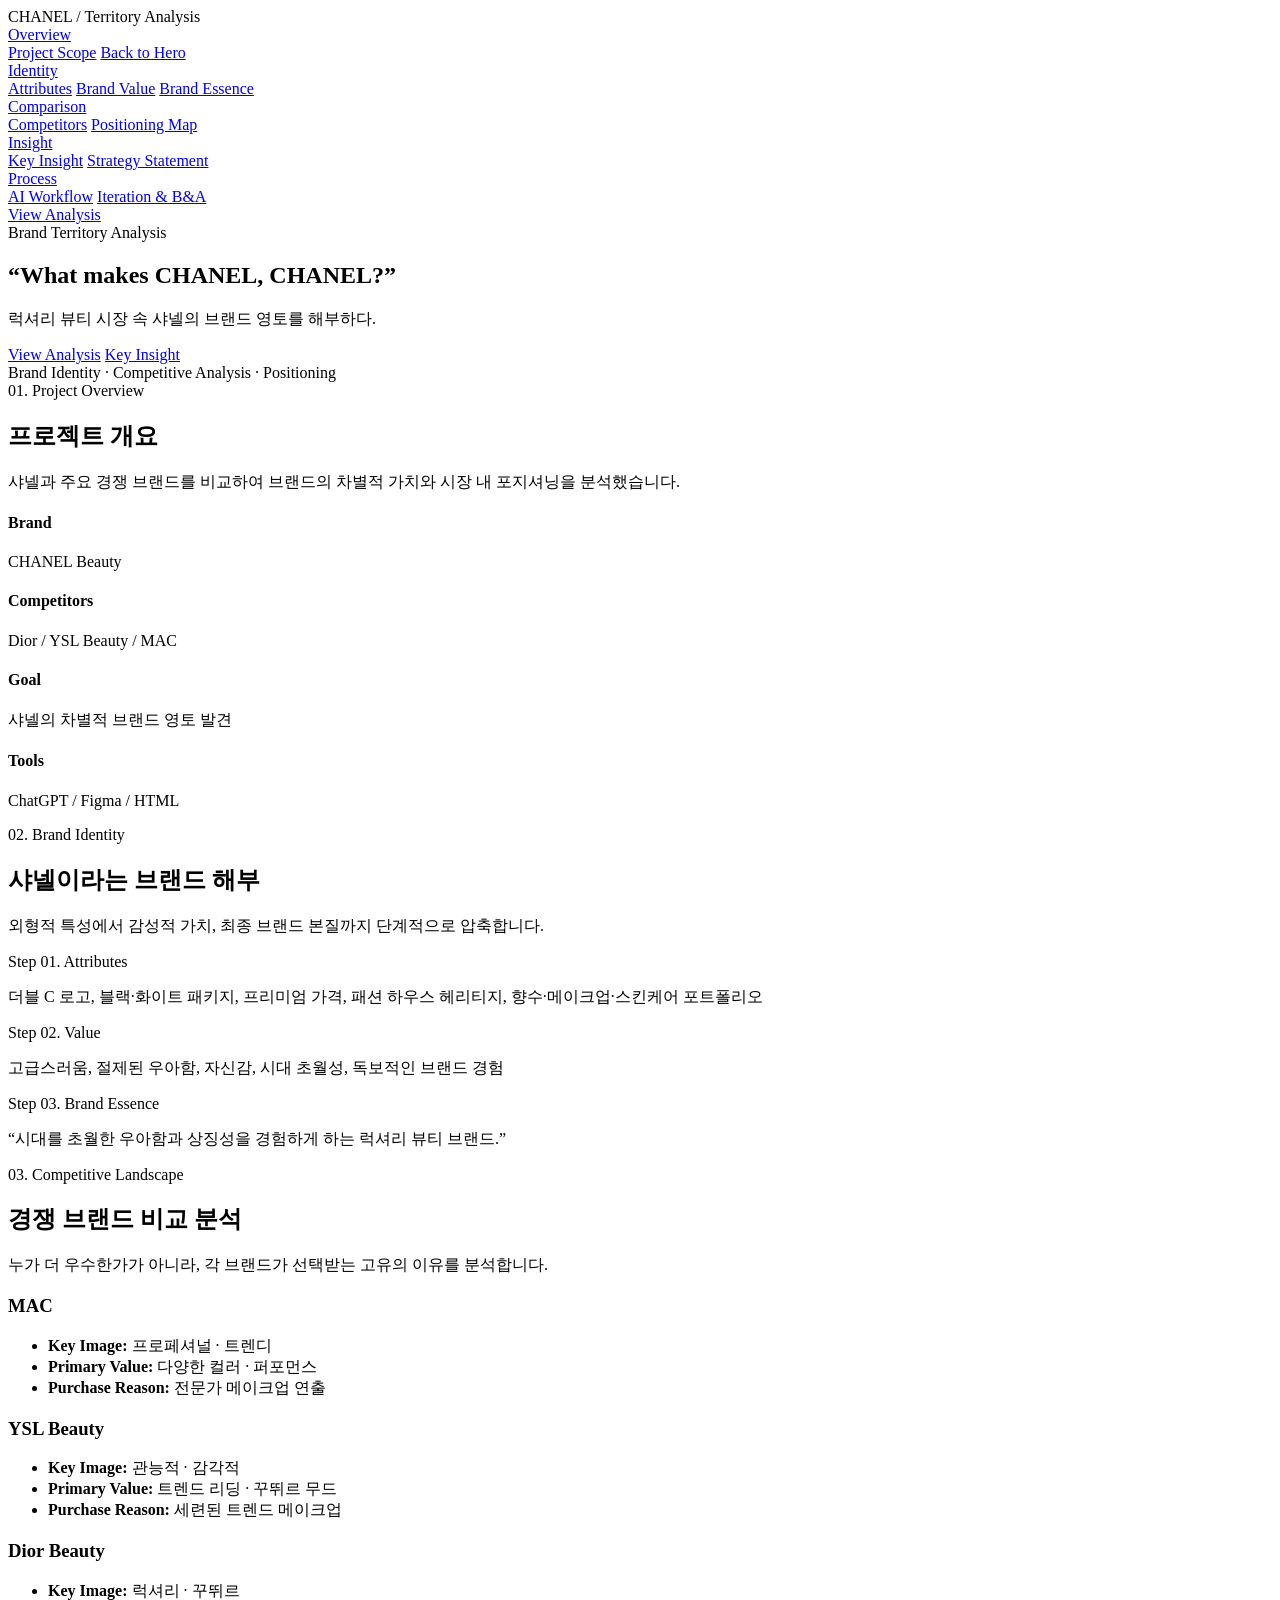
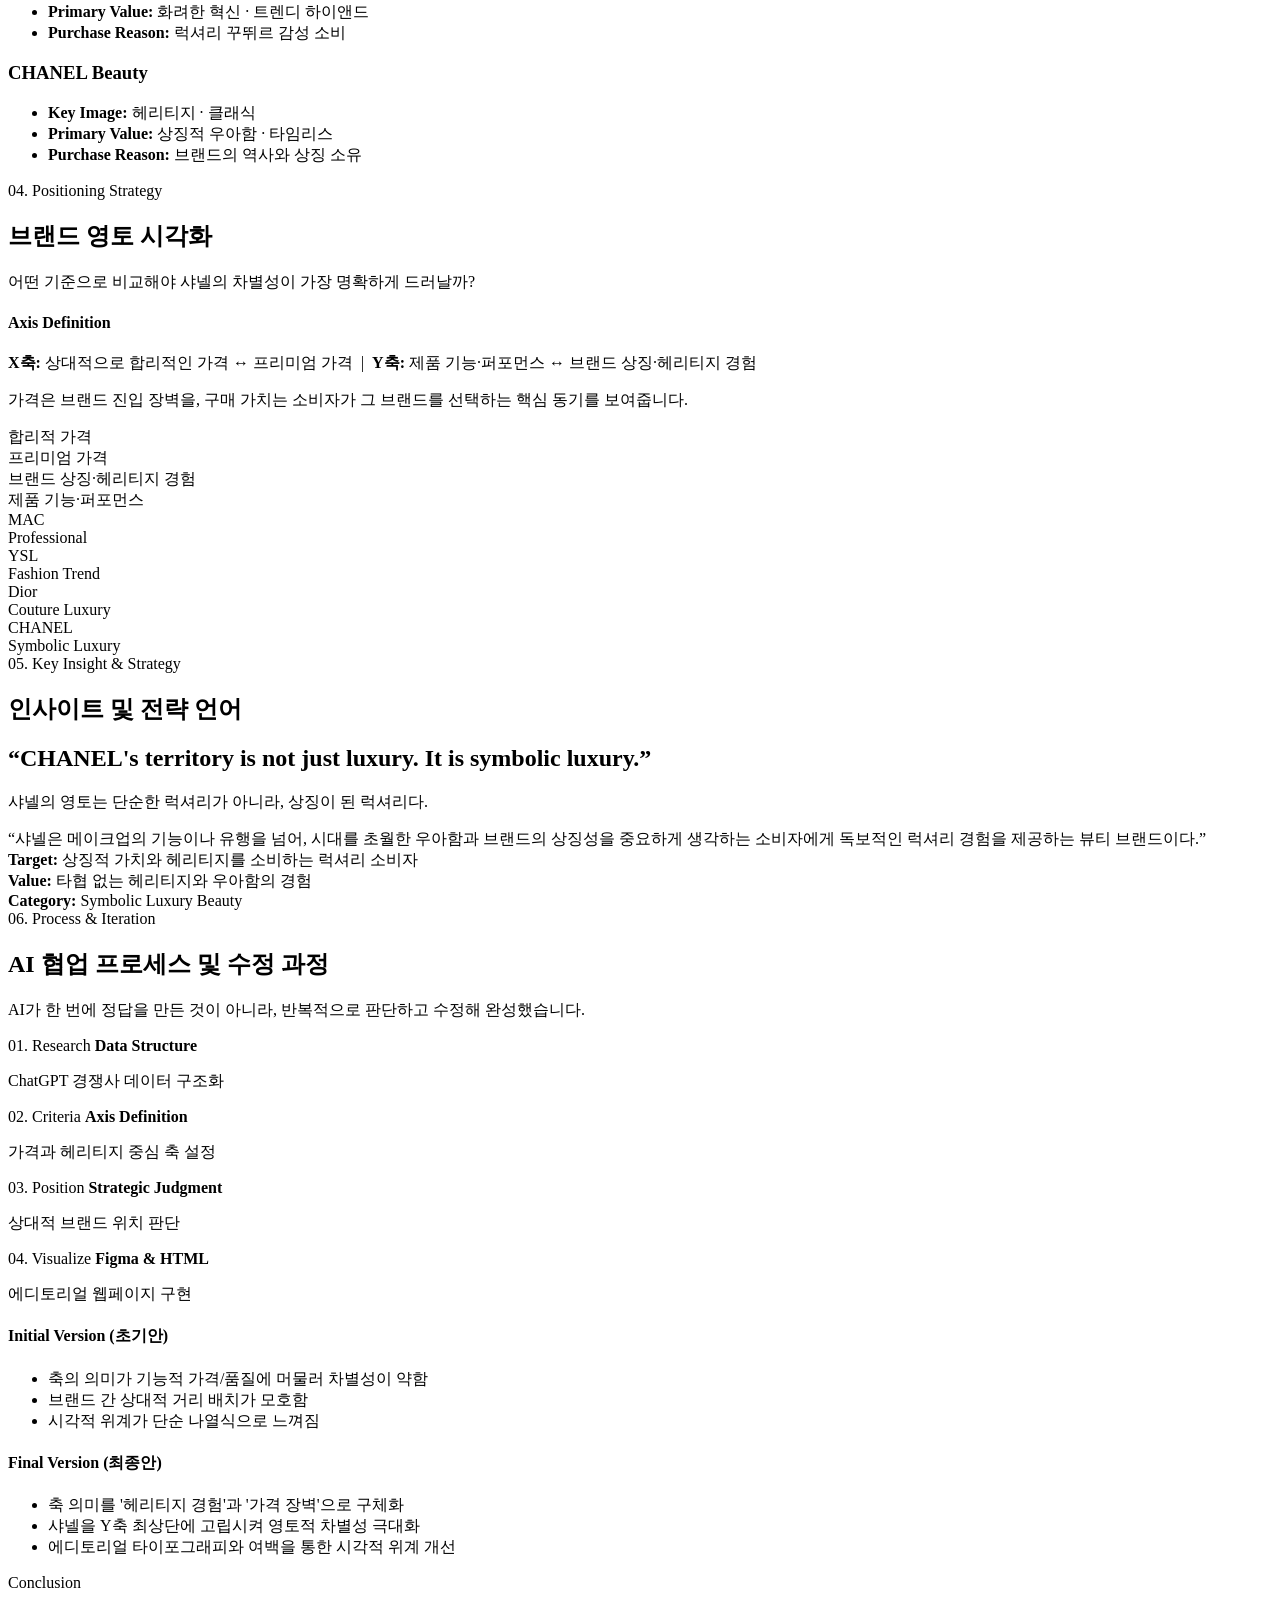
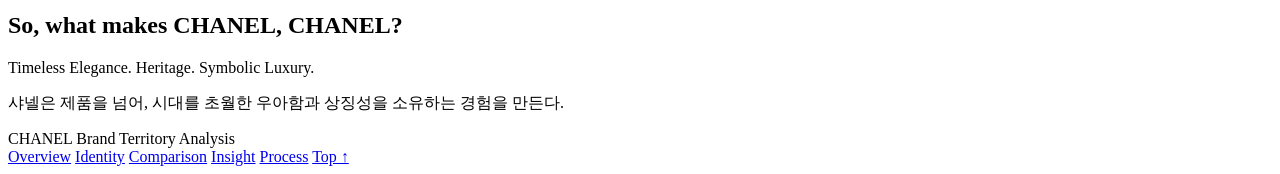
==== index.html @ 7816a72c "Rename index.html.html to index.html" ====
<!DOCTYPE html>
<html lang="ko">
<head>
    <meta charset="UTF-8">
    <meta name="viewport" content="width=device-width, initial-scale=1.0">
    <title>CHANEL | Brand Territory Analysis</title>
    <!-- Google Fonts -->
    <link href="https://fonts.googleapis.com/css2?family=Playfair+Display:ital,wght@0,400;0,600;1,400&family=Pretendard:wght@300;400;500;600;700&display=swap" rel="stylesheet">
    <!-- External CSS Connection -->
    <link rel="stylesheet" href="style.css">
</head>
<body>

    <!-- Header & Dropdown Navigation -->
    <header>
        <div class="logo">CHANEL / Territory Analysis</div>
        <nav>
            <div class="nav-item">
                <a href="#overview" class="active">Overview</a>
                <div class="dropdown-menu">
                    <a href="#overview">Project Scope</a>
                    <a href="#hero">Back to Hero</a>
                </div>
            </div>
            <div class="nav-item">
                <a href="#identity">Identity</a>
                <div class="dropdown-menu">
                    <a href="#identity">Attributes</a>
                    <a href="#identity">Brand Value</a>
                    <a href="#identity">Brand Essence</a>
                </div>
            </div>
            <div class="nav-item">
                <a href="#comparison">Comparison</a>
                <div class="dropdown-menu">
                    <a href="#comparison">Competitors</a>
                    <a href="#positioning">Positioning Map</a>
                </div>
            </div>
            <div class="nav-item">
                <a href="#insight">Insight</a>
                <div class="dropdown-menu">
                    <a href="#insight">Key Insight</a>
                    <a href="#insight">Strategy Statement</a>
                </div>
            </div>
            <div class="nav-item">
                <a href="#process">Process</a>
                <div class="dropdown-menu">
                    <a href="#process">AI Workflow</a>
                    <a href="#process">Iteration & B&A</a>
                </div>
            </div>
        </nav>
        <a href="#insight" class="header-cta">View Analysis</a>
    </header>

    <!-- Hero Section -->
    <section id="hero">
        <span class="section-tag">Brand Territory Analysis</span>
        <h1>“What makes CHANEL, CHANEL?”</h1>
        <p>럭셔리 뷰티 시장 속 샤넬의 브랜드 영토를 해부하다.</p>
        <div class="hero-ctas">
            <a href="#overview" class="btn-primary">View Analysis</a>
            <a href="#insight" class="btn-outline">Key Insight</a>
        </div>
        <div class="meta-badges">
            <span>Brand Identity</span>
            <span>·</span>
            <span>Competitive Analysis</span>
            <span>·</span>
            <span>Positioning</span>
        </div>
    </section>

    <!-- Overview Section -->
    <section id="overview">
        <span class="section-tag">01. Project Overview</span>
        <h2 class="serif">프로젝트 개요</h2>
        <p class="section-desc">샤넬과 주요 경쟁 브랜드를 비교하여 브랜드의 차별적 가치와 시장 내 포지셔닝을 분석했습니다.</p>
        
        <div class="overview-grid">
            <div class="overview-card">
                <h4>Brand</h4>
                <p>CHANEL Beauty</p>
            </div>
            <div class="overview-card">
                <h4>Competitors</h4>
                <p>Dior / YSL Beauty / MAC</p>
            </div>
            <div class="overview-card">
                <h4>Goal</h4>
                <p>샤넬의 차별적 브랜드 영토 발견</p>
            </div>
            <div class="overview-card">
                <h4>Tools</h4>
                <p>ChatGPT / Figma / HTML</p>
            </div>
        </div>
    </section>

    <!-- Brand Identity Section -->
    <section id="identity">
        <span class="section-tag">02. Brand Identity</span>
        <h2 class="serif">샤넬이라는 브랜드 해부</h2>
        <p class="section-desc">외형적 특성에서 감성적 가치, 최종 브랜드 본질까지 단계적으로 압축합니다.</p>

        <div class="identity-flow">
            <div class="identity-step">
                <span class="step-label">Step 01. Attributes</span>
                <p class="step-content">더블 C 로고, 블랙·화이트 패키지, 프리미엄 가격, 패션 하우스 헤리티지, 향수·메이크업·스킨케어 포트폴리오</p>
            </div>
            <div class="identity-step">
                <span class="step-label">Step 02. Value</span>
                <p class="step-content">고급스러움, 절제된 우아함, 자신감, 시대 초월성, 독보적인 브랜드 경험</p>
            </div>
            <div class="identity-step essence">
                <span class="step-label essence-label">Step 03. Brand Essence</span>
                <p class="essence-text">“시대를 초월한 우아함과 상징성을 경험하게 하는 럭셔리 뷰티 브랜드.”</p>
            </div>
        </div>
    </section>

    <!-- Competitive Landscape Section -->
    <section id="comparison">
        <span class="section-tag">03. Competitive Landscape</span>
        <h2 class="serif">경쟁 브랜드 비교 분석</h2>
        <p class="section-desc">누가 더 우수한가가 아니라, 각 브랜드가 선택받는 고유의 이유를 분석합니다.</p>

        <div class="landscape-grid">
            <div class="brand-card">
                <h3>MAC</h3>
                <ul>
                    <li><strong>Key Image:</strong> 프로페셔널 · 트렌디</li>
                    <li><strong>Primary Value:</strong> 다양한 컬러 · 퍼포먼스</li>
                    <li><strong>Purchase Reason:</strong> 전문가 메이크업 연출</li>
                </ul>
            </div>
            <div class="brand-card">
                <h3>YSL Beauty</h3>
                <ul>
                    <li><strong>Key Image:</strong> 관능적 · 감각적</li>
                    <li><strong>Primary Value:</strong> 트렌드 리딩 · 꾸뛰르 무드</li>
                    <li><strong>Purchase Reason:</strong> 세련된 트렌드 메이크업</li>
                </ul>
            </div>
            <div class="brand-card">
                <h3>Dior Beauty</h3>
                <ul>
                    <li><strong>Key Image:</strong> 럭셔리 · 꾸뛰르</li>
                    <li><strong>Primary Value:</strong> 화려한 혁신 · 트렌디 하이앤드</li>
                    <li><strong>Purchase Reason:</strong> 럭셔리 꾸뛰르 감성 소비</li>
                </ul>
            </div>
            <div class="brand-card highlight">
                <h3>CHANEL Beauty</h3>
                <ul>
                    <li><strong>Key Image:</strong> 헤리티지 · 클래식</li>
                    <li><strong>Primary Value:</strong> 상징적 우아함 · 타임리스</li>
                    <li><strong>Purchase Reason:</strong> 브랜드의 역사와 상징 소유</li>
                </ul>
            </div>
        </div>
    </section>

    <!-- Positioning Section -->
    <section id="positioning">
        <span class="section-tag">04. Positioning Strategy</span>
        <h2 class="serif">브랜드 영토 시각화</h2>
        <p class="section-desc">어떤 기준으로 비교해야 샤넬의 차별성이 가장 명확하게 드러날까?</p>

        <div class="criteria-box">
            <h4 class="criteria-title">Axis Definition</h4>
            <p class="criteria-text"><strong>X축:</strong> 상대적으로 합리적인 가격 ↔ 프리미엄 가격 &nbsp;|&nbsp; <strong>Y축:</strong> 제품 기능·퍼포먼스 ↔ 브랜드 상징·헤리티지 경험</p>
            <p class="criteria-sub">가격은 브랜드 진입 장벽을, 구매 가치는 소비자가 그 브랜드를 선택하는 핵심 동기를 보여줍니다.</p>
        </div>

        <div class="map-container">
            <div class="map-grid-lines"></div>
            <div class="axis-label axis-x-left">합리적 가격</div>
            <div class="axis-label axis-x-right">프리미엄 가격</div>
            <div class="axis-label axis-y-top">브랜드 상징·헤리티지 경험</div>
            <div class="axis-label axis-y-bottom">제품 기능·퍼포먼스</div>

            <div class="map-point point-mac">MAC<br><span class="map-sub">Professional</span></div>
            <div class="map-point point-ysl">YSL<br><span class="map-sub">Fashion Trend</span></div>
            <div class="map-point point-dior">Dior<br><span class="map-sub">Couture Luxury</span></div>
            <div class="map-point chanel point-chanel">CHANEL<br><span class="map-sub-chanel">Symbolic Luxury</span></div>
        </div>
    </section>

    <!-- Key Insight & Strategy Section -->
    <section id="insight">
        <span class="section-tag">05. Key Insight & Strategy</span>
        <h2 class="serif">인사이트 및 전략 언어</h2>

        <div class="insight-banner">
            <h2>“CHANEL's territory is not just luxury. It is symbolic luxury.”</h2>
            <p>샤넬의 영토는 단순한 럭셔리가 아니라, 상징이 된 럭셔리다.</p>
        </div>

        <div class="strategy-box">
            <div class="strategy-statement">
                “샤넬은 메이크업의 기능이나 유행을 넘어, 시대를 초월한 우아함과 브랜드의 상징성을 중요하게 생각하는 소비자에게 독보적인 럭셔리 경험을 제공하는 뷰티 브랜드이다.”
            </div>
            <div class="strategy-tags">
                <div class="strategy-tag"><strong>Target:</strong> 상징적 가치와 헤리티지를 소비하는 럭셔리 소비자</div>
                <div class="strategy-tag"><strong>Value:</strong> 타협 없는 헤리티지와 우아함의 경험</div>
                <div class="strategy-tag"><strong>Category:</strong> Symbolic Luxury Beauty</div>
            </div>
        </div>
    </section>

    <!-- Process & Iteration Section -->
    <section id="process">
        <span class="section-tag">06. Process & Iteration</span>
        <h2 class="serif">AI 협업 프로세스 및 수정 과정</h2>
        <p class="section-desc">AI가 한 번에 정답을 만든 것이 아니라, 반복적으로 판단하고 수정해 완성했습니다.</p>

        <div class="process-steps">
            <div class="process-card">
                <span>01. Research</span>
                <strong>Data Structure</strong>
                <p>ChatGPT 경쟁사 데이터 구조화</p>
            </div>
            <div class="process-card">
                <span>02. Criteria</span>
                <strong>Axis Definition</strong>
                <p>가격과 헤리티지 중심 축 설정</p>
            </div>
            <div class="process-card">
                <span>03. Position</span>
                <strong>Strategic Judgment</strong>
                <p>상대적 브랜드 위치 판단</p>
            </div>
            <div class="process-card">
                <span>04. Visualize</span>
                <strong>Figma & HTML</strong>
                <p>에디토리얼 웹페이지 구현</p>
            </div>
        </div>

        <div class="iteration-container">
            <div class="iteration-box">
                <h4 class="iteration-title-initial">Initial Version (초기안)</h4>
                <ul>
                    <li>축의 의미가 기능적 가격/품질에 머물러 차별성이 약함</li>
                    <li>브랜드 간 상대적 거리 배치가 모호함</li>
                    <li>시각적 위계가 단순 나열식으로 느껴짐</li>
                </ul>
            </div>
            <div class="iteration-box after">
                <h4 class="iteration-title-final">Final Version (최종안)</h4>
                <ul>
                    <li>축 의미를 '헤리티지 경험'과 '가격 장벽'으로 구체화</li>
                    <li>샤넬을 Y축 최상단에 고립시켜 영토적 차별성 극대화</li>
                    <li>에디토리얼 타이포그래피와 여백을 통한 시각적 위계 개선</li>
                </ul>
            </div>
        </div>
    </section>

    <!-- Conclusion Section -->
    <section class="conclusion-section">
        <span class="section-tag">Conclusion</span>
        <h2>So, what makes CHANEL, CHANEL?</h2>
        <p class="conclusion-main">Timeless Elegance. Heritage. Symbolic Luxury.</p>
        <p class="conclusion-sub">샤넬은 제품을 넘어, 시대를 초월한 우아함과 상징성을 소유하는 경험을 만든다.</p>
    </section>

    <!-- Footer -->
    <footer>
        <div>CHANEL Brand Territory Analysis</div>
        <div class="footer-nav">
            <a href="#overview">Overview</a>
            <a href="#identity">Identity</a>
            <a href="#comparison">Comparison</a>
            <a href="#insight">Insight</a>
            <a href="#process">Process</a>
            <a href="#hero">Top ↑</a>
        </div>
    </footer>

    <!-- Active Navigation Script -->
    <script>
        const sections = document.querySelectorAll('section');
        const navLinks = document.querySelectorAll('nav .nav-item > a');

        window.addEventListener('scroll', () => {
            let current = '';
            sections.forEach(section => {
                const sectionTop = section.offsetTop;
                if (pageYOffset >= sectionTop - 200) {
                    current = section.getAttribute('id');
                }
            });

            navLinks.forEach(link => {
                link.classList.remove('active');
                if (link.getAttribute('href').substring(1) === current) {
                    link.classList.add('active');
                }
            });
        });
    </script>
</body>
</html>
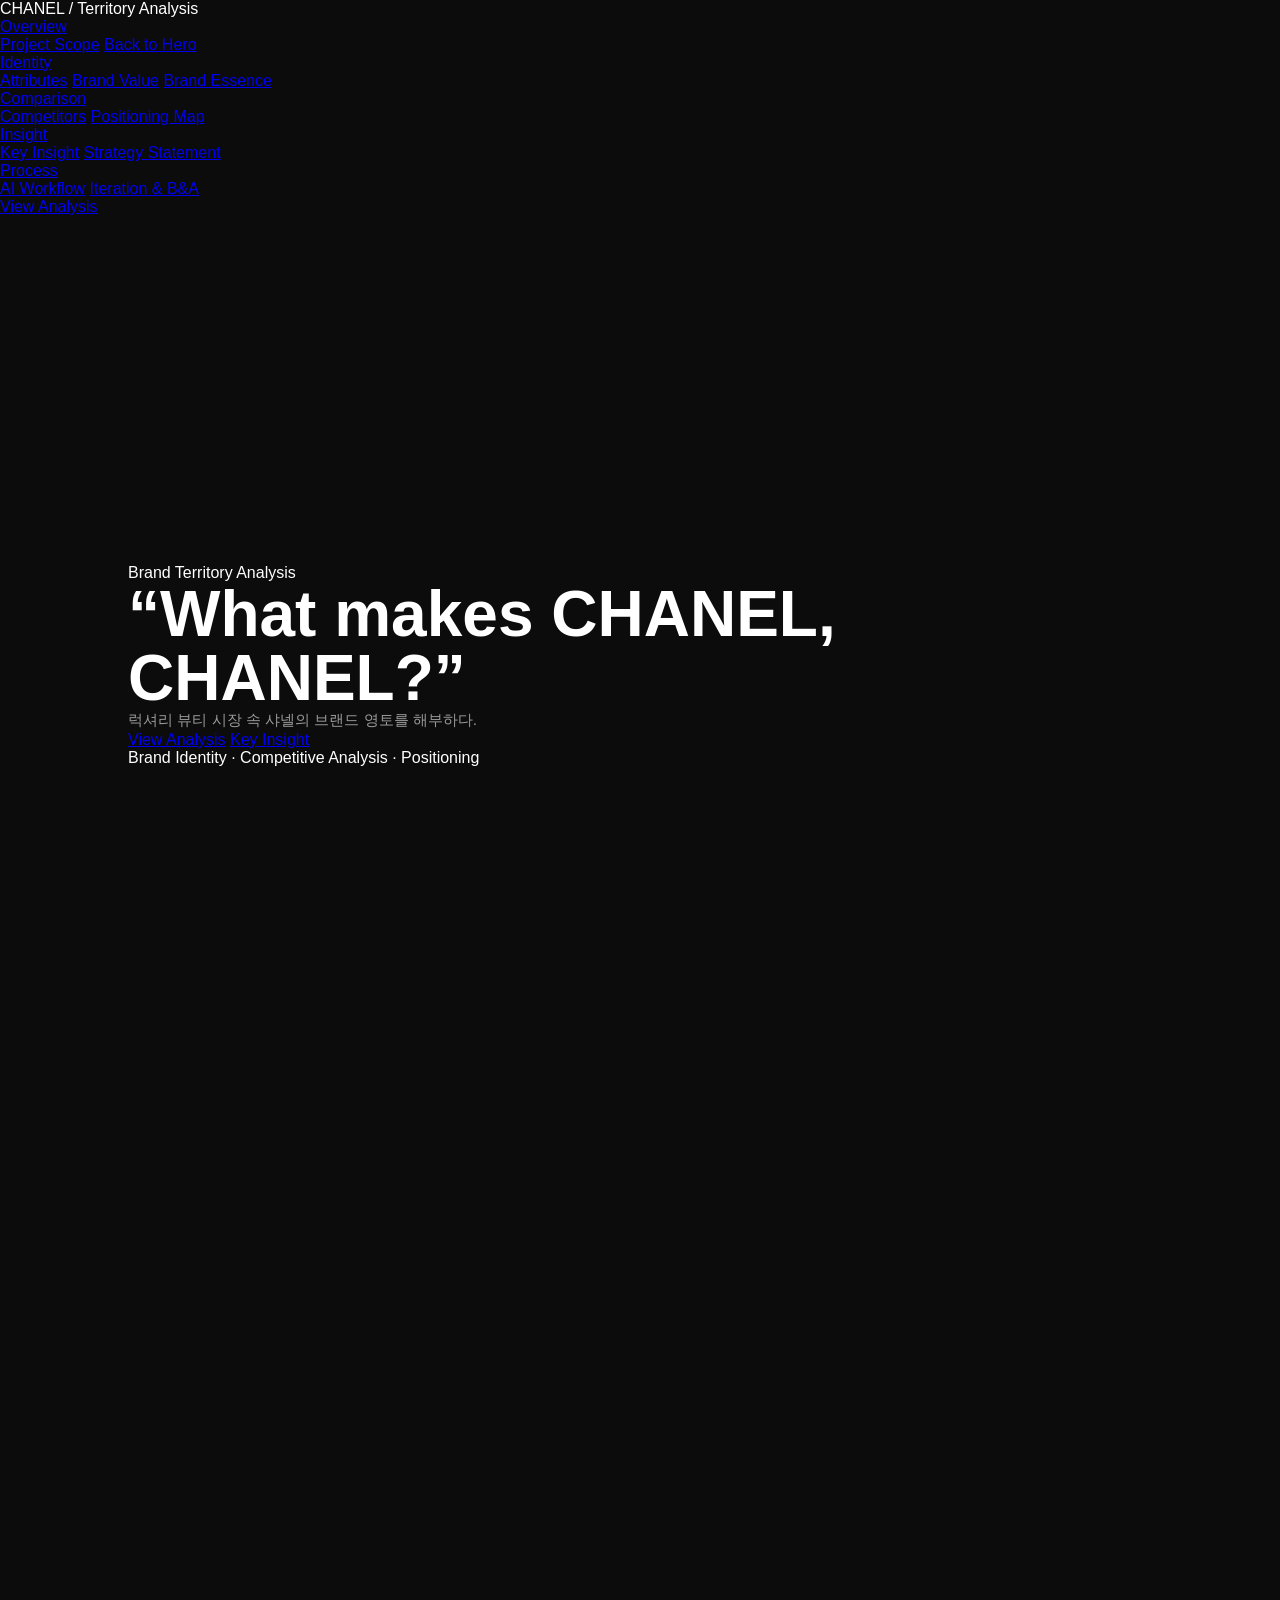
==== commit 34de04c8: "Update index.html" ====
--- a/index.html
+++ b/index.html
@@ -57,215 +57,230 @@
 
     <!-- Hero Section -->
     <section id="hero">
-        <span class="section-tag">Brand Territory Analysis</span>
-        <h1>“What makes CHANEL, CHANEL?”</h1>
-        <p>럭셔리 뷰티 시장 속 샤넬의 브랜드 영토를 해부하다.</p>
-        <div class="hero-ctas">
-            <a href="#overview" class="btn-primary">View Analysis</a>
-            <a href="#insight" class="btn-outline">Key Insight</a>
-        </div>
-        <div class="meta-badges">
-            <span>Brand Identity</span>
-            <span>·</span>
-            <span>Competitive Analysis</span>
-            <span>·</span>
-            <span>Positioning</span>
+        <div class="container">
+            <span class="section-tag">Brand Territory Analysis</span>
+            <h1>“What makes CHANEL, CHANEL?”</h1>
+            <p>럭셔리 뷰티 시장 속 샤넬의 브랜드 영토를 해부하다.</p>
+            <div class="hero-ctas">
+                <a href="#overview" class="btn-primary">View Analysis</a>
+                <a href="#insight" class="btn-outline">Key Insight</a>
+            </div>
+            <div class="meta-badges">
+                <span>Brand Identity</span>
+                <span>·</span>
+                <span>Competitive Analysis</span>
+                <span>·</span>
+                <span>Positioning</span>
+            </div>
         </div>
     </section>
 
     <!-- Overview Section -->
     <section id="overview">
-        <span class="section-tag">01. Project Overview</span>
-        <h2 class="serif">프로젝트 개요</h2>
-        <p class="section-desc">샤넬과 주요 경쟁 브랜드를 비교하여 브랜드의 차별적 가치와 시장 내 포지셔닝을 분석했습니다.</p>
-        
-        <div class="overview-grid">
-            <div class="overview-card">
-                <h4>Brand</h4>
-                <p>CHANEL Beauty</p>
-            </div>
-            <div class="overview-card">
-                <h4>Competitors</h4>
-                <p>Dior / YSL Beauty / MAC</p>
-            </div>
-            <div class="overview-card">
-                <h4>Goal</h4>
-                <p>샤넬의 차별적 브랜드 영토 발견</p>
-            </div>
-            <div class="overview-card">
-                <h4>Tools</h4>
-                <p>ChatGPT / Figma / HTML</p>
+        <div class="container">
+            <span class="section-tag">01. Project Overview</span>
+            <h2 class="serif">프로젝트 개요</h2>
+            <p class="section-desc">샤넬과 주요 경쟁 브랜드를 비교하여 브랜드의 차별적 가치와 시장 내 포지셔닝을 분석했습니다.</p>
+            
+            <div class="overview-grid">
+                <div class="overview-card">
+                    <h4>Brand</h4>
+                    <p>CHANEL Beauty</p>
+                </div>
+                <div class="overview-card">
+                    <h4>Competitors</h4>
+                    <p>Dior / YSL Beauty / MAC</p>
+                </div>
+                <div class="overview-card">
+                    <h4>Goal</h4>
+                    <p>샤넬의 차별적 브랜드 영토 발견</p>
+                </div>
+                <div class="overview-card">
+                    <h4>Tools</h4>
+                    <p>ChatGPT / Figma / HTML</p>
+                </div>
             </div>
         </div>
     </section>
 
     <!-- Brand Identity Section -->
     <section id="identity">
-        <span class="section-tag">02. Brand Identity</span>
-        <h2 class="serif">샤넬이라는 브랜드 해부</h2>
-        <p class="section-desc">외형적 특성에서 감성적 가치, 최종 브랜드 본질까지 단계적으로 압축합니다.</p>
-
-        <div class="identity-flow">
-            <div class="identity-step">
-                <span class="step-label">Step 01. Attributes</span>
-                <p class="step-content">더블 C 로고, 블랙·화이트 패키지, 프리미엄 가격, 패션 하우스 헤리티지, 향수·메이크업·스킨케어 포트폴리오</p>
-            </div>
-            <div class="identity-step">
-                <span class="step-label">Step 02. Value</span>
-                <p class="step-content">고급스러움, 절제된 우아함, 자신감, 시대 초월성, 독보적인 브랜드 경험</p>
-            </div>
-            <div class="identity-step essence">
-                <span class="step-label essence-label">Step 03. Brand Essence</span>
-                <p class="essence-text">“시대를 초월한 우아함과 상징성을 경험하게 하는 럭셔리 뷰티 브랜드.”</p>
+        <div class="container">
+            <span class="section-tag">02. Brand Identity</span>
+            <h2 class="serif">샤넬이라는 브랜드 해부</h2>
+            <p class="section-desc">외형적 특성에서 감성적 가치, 최종 브랜드 본질까지 단계적으로 압축합니다.</p>
+
+            <div class="identity-flow">
+                <div class="identity-step">
+                    <span class="step-label">Step 01. Attributes</span>
+                    <p class="step-content">더블 C 로고, 블랙·화이트 패키지, 프리미엄 가격, 패션 하우스 헤리티지, 향수·메이크업·스킨케어 포트폴리오</p>
+                </div>
+                <div class="identity-step">
+                    <span class="step-label">Step 02. Value</span>
+                    <p class="step-content">고급스러움, 절제된 우아함, 자신감, 시대 초월성, 독보적인 브랜드 경험</p>
+                </div>
+                <div class="identity-step essence">
+                    <span class="step-label essence-label">Step 03. Brand Essence</span>
+                    <p class="essence-text">“시대를 초월한 우아함과 상징성을 경험하게 하는 럭셔리 뷰티 브랜드.”</p>
+                </div>
             </div>
         </div>
     </section>
 
     <!-- Competitive Landscape Section -->
     <section id="comparison">
-        <span class="section-tag">03. Competitive Landscape</span>
-        <h2 class="serif">경쟁 브랜드 비교 분석</h2>
-        <p class="section-desc">누가 더 우수한가가 아니라, 각 브랜드가 선택받는 고유의 이유를 분석합니다.</p>
-
-        <div class="landscape-grid">
-            <div class="brand-card">
-                <h3>MAC</h3>
-                <ul>
-                    <li><strong>Key Image:</strong> 프로페셔널 · 트렌디</li>
-                    <li><strong>Primary Value:</strong> 다양한 컬러 · 퍼포먼스</li>
-                    <li><strong>Purchase Reason:</strong> 전문가 메이크업 연출</li>
-                </ul>
-            </div>
-            <div class="brand-card">
-                <h3>YSL Beauty</h3>
-                <ul>
-                    <li><strong>Key Image:</strong> 관능적 · 감각적</li>
-                    <li><strong>Primary Value:</strong> 트렌드 리딩 · 꾸뛰르 무드</li>
-                    <li><strong>Purchase Reason:</strong> 세련된 트렌드 메이크업</li>
-                </ul>
-            </div>
-            <div class="brand-card">
-                <h3>Dior Beauty</h3>
-                <ul>
-                    <li><strong>Key Image:</strong> 럭셔리 · 꾸뛰르</li>
-                    <li><strong>Primary Value:</strong> 화려한 혁신 · 트렌디 하이앤드</li>
-                    <li><strong>Purchase Reason:</strong> 럭셔리 꾸뛰르 감성 소비</li>
-                </ul>
-            </div>
-            <div class="brand-card highlight">
-                <h3>CHANEL Beauty</h3>
-                <ul>
-                    <li><strong>Key Image:</strong> 헤리티지 · 클래식</li>
-                    <li><strong>Primary Value:</strong> 상징적 우아함 · 타임리스</li>
-                    <li><strong>Purchase Reason:</strong> 브랜드의 역사와 상징 소유</li>
-                </ul>
+        <div class="container">
+            <span class="section-tag">03. Competitive Landscape</span>
+            <h2 class="serif">경쟁 브랜드 비교 분석</h2>
+            <p class="section-desc">누가 더 우수한가가 아니라, 각 브랜드가 선택받는 고유의 이유를 분석합니다.</p>
+
+            <div class="landscape-grid">
+                <div class="brand-card">
+                    <h3>MAC</h3>
+                    <ul>
+                        <li><strong>Key Image:</strong> 프로페셔널 · 트렌디</li>
+                        <li><strong>Primary Value:</strong> 다양한 컬러 · 퍼포먼스</li>
+                        <li><strong>Purchase Reason:</strong> 전문가 메이크업 연출</li>
+                    </ul>
+                </div>
+                <div class="brand-card">
+                    <h3>YSL Beauty</h3>
+                    <ul>
+                        <li><strong>Key Image:</strong> 관능적 · 감각적</li>
+                        <li><strong>Primary Value:</strong> 트렌드 리딩 · 꾸뛰르 무드</li>
+                        <li><strong>Purchase Reason:</strong> 세련된 트렌드 메이크업</li>
+                    </ul>
+                </div>
+                <div class="brand-card">
+                    <h3>Dior Beauty</h3>
+                    <ul>
+                        <li><strong>Key Image:</strong> 럭셔리 · 꾸뛰르</li>
+                        <li><strong>Primary Value:</strong> 화려한 혁신 · 트렌디 하이앤드</li>
+                        <li><strong>Purchase Reason:</strong> 럭셔리 꾸뛰르 감성 소비</li>
+                    </ul>
+                </div>
+                <div class="brand-card highlight">
+                    <h3>CHANEL Beauty</h3>
+                    <ul>
+                        <li><strong>Key Image:</strong> 헤리티지 · 클래식</li>
+                        <li><strong>Primary Value:</strong> 상징적 우아함 · 타임리스</li>
+                        <li><strong>Purchase Reason:</strong> 브랜드의 역사와 상징 소유</li>
+                    </ul>
+                </div>
             </div>
         </div>
     </section>
 
     <!-- Positioning Section -->
     <section id="positioning">
-        <span class="section-tag">04. Positioning Strategy</span>
-        <h2 class="serif">브랜드 영토 시각화</h2>
-        <p class="section-desc">어떤 기준으로 비교해야 샤넬의 차별성이 가장 명확하게 드러날까?</p>
-
-        <div class="criteria-box">
-            <h4 class="criteria-title">Axis Definition</h4>
-            <p class="criteria-text"><strong>X축:</strong> 상대적으로 합리적인 가격 ↔ 프리미엄 가격 &nbsp;|&nbsp; <strong>Y축:</strong> 제품 기능·퍼포먼스 ↔ 브랜드 상징·헤리티지 경험</p>
-            <p class="criteria-sub">가격은 브랜드 진입 장벽을, 구매 가치는 소비자가 그 브랜드를 선택하는 핵심 동기를 보여줍니다.</p>
-        </div>
-
-        <div class="map-container">
-            <div class="map-grid-lines"></div>
-            <div class="axis-label axis-x-left">합리적 가격</div>
-            <div class="axis-label axis-x-right">프리미엄 가격</div>
-            <div class="axis-label axis-y-top">브랜드 상징·헤리티지 경험</div>
-            <div class="axis-label axis-y-bottom">제품 기능·퍼포먼스</div>
-
-            <div class="map-point point-mac">MAC<br><span class="map-sub">Professional</span></div>
-            <div class="map-point point-ysl">YSL<br><span class="map-sub">Fashion Trend</span></div>
-            <div class="map-point point-dior">Dior<br><span class="map-sub">Couture Luxury</span></div>
-            <div class="map-point chanel point-chanel">CHANEL<br><span class="map-sub-chanel">Symbolic Luxury</span></div>
+        <div class="container">
+            <span class="section-tag">04. Positioning Strategy</span>
+            <h2 class="serif">브랜드 영토 시각화</h2>
+            <p class="section-desc">어떤 기준으로 비교해야 샤넬의 차별성이 가장 명확하게 드러날까?</p>
+
+            <div class="criteria-box">
+                <h4 class="criteria-title">Axis Definition</h4>
+                <p class="criteria-text"><strong>X축:</strong> 상대적으로 합리적인 가격 ↔ 프리미엄 가격 &nbsp;|&nbsp; <strong>Y축:</strong> 제품 기능·퍼포먼스 ↔ 브랜드 상징·헤리티지 경험</p>
+            </div>
+
+            <div class="map-container">
+                <div class="map-grid-lines"></div>
+                <div class="axis-label axis-x-left">합리적 가격</div>
+                <div class="axis-label axis-x-right">프리미엄 가격</div>
+                <div class="axis-label axis-y-top">브랜드 상징·헤리티지 경험</div>
+                <div class="axis-label axis-y-bottom">제품 기능·퍼포먼스</div>
+
+                <div class="map-point point-mac">MAC<br><span class="map-sub">Professional</span></div>
+                <div class="map-point point-ysl">YSL<br><span class="map-sub">Fashion Trend</span></div>
+                <div class="map-point point-dior">Dior<br><span class="map-sub">Couture Luxury</span></div>
+                <div class="map-point chanel point-chanel">CHANEL<br><span class="map-sub-chanel">Symbolic Luxury</span></div>
+            </div>
         </div>
     </section>
 
     <!-- Key Insight & Strategy Section -->
     <section id="insight">
-        <span class="section-tag">05. Key Insight & Strategy</span>
-        <h2 class="serif">인사이트 및 전략 언어</h2>
-
-        <div class="insight-banner">
-            <h2>“CHANEL's territory is not just luxury. It is symbolic luxury.”</h2>
-            <p>샤넬의 영토는 단순한 럭셔리가 아니라, 상징이 된 럭셔리다.</p>
-        </div>
-
-        <div class="strategy-box">
-            <div class="strategy-statement">
-                “샤넬은 메이크업의 기능이나 유행을 넘어, 시대를 초월한 우아함과 브랜드의 상징성을 중요하게 생각하는 소비자에게 독보적인 럭셔리 경험을 제공하는 뷰티 브랜드이다.”
-            </div>
-            <div class="strategy-tags">
-                <div class="strategy-tag"><strong>Target:</strong> 상징적 가치와 헤리티지를 소비하는 럭셔리 소비자</div>
-                <div class="strategy-tag"><strong>Value:</strong> 타협 없는 헤리티지와 우아함의 경험</div>
-                <div class="strategy-tag"><strong>Category:</strong> Symbolic Luxury Beauty</div>
+        <div class="container">
+            <span class="section-tag">05. Key Insight & Strategy</span>
+            <h2 class="serif">인사이트 및 전략 언어</h2>
+
+            <div class="insight-banner">
+                <h2>“CHANEL's territory is not just luxury. It is symbolic luxury.”</h2>
+                <p>샤넬의 영토는 단순한 럭셔리가 아니라, 상징이 된 럭셔리다.</p>
+            </div>
+
+            <div class="strategy-box">
+                <div class="strategy-statement">
+                    “샤넬은 메이크업의 기능이나 유행을 넘어, 시대를 초월한 우아함과 브랜드의 상징성을 중요하게 생각하는 소비자에게 독보적인 럭셔리 경험을 제공하는 뷰티 브랜드이다.”
+                </div>
+                <div class="strategy-tags">
+                    <div class="strategy-tag"><strong>Target:</strong> 상징적 가치와 헤리티지를 소비하는 럭셔리 소비자</div>
+                    <div class="strategy-tag"><strong>Value:</strong> 타협 없는 헤리티지와 우아함의 경험</div>
+                    <div class="strategy-tag"><strong>Category:</strong> Symbolic Luxury Beauty</div>
+                </div>
             </div>
         </div>
     </section>
 
     <!-- Process & Iteration Section -->
     <section id="process">
-        <span class="section-tag">06. Process & Iteration</span>
-        <h2 class="serif">AI 협업 프로세스 및 수정 과정</h2>
-        <p class="section-desc">AI가 한 번에 정답을 만든 것이 아니라, 반복적으로 판단하고 수정해 완성했습니다.</p>
-
-        <div class="process-steps">
-            <div class="process-card">
-                <span>01. Research</span>
-                <strong>Data Structure</strong>
-                <p>ChatGPT 경쟁사 데이터 구조화</p>
-            </div>
-            <div class="process-card">
-                <span>02. Criteria</span>
-                <strong>Axis Definition</strong>
-                <p>가격과 헤리티지 중심 축 설정</p>
-            </div>
-            <div class="process-card">
-                <span>03. Position</span>
-                <strong>Strategic Judgment</strong>
-                <p>상대적 브랜드 위치 판단</p>
-            </div>
-            <div class="process-card">
-                <span>04. Visualize</span>
-                <strong>Figma & HTML</strong>
-                <p>에디토리얼 웹페이지 구현</p>
-            </div>
-        </div>
-
-        <div class="iteration-container">
-            <div class="iteration-box">
-                <h4 class="iteration-title-initial">Initial Version (초기안)</h4>
-                <ul>
-                    <li>축의 의미가 기능적 가격/품질에 머물러 차별성이 약함</li>
-                    <li>브랜드 간 상대적 거리 배치가 모호함</li>
-                    <li>시각적 위계가 단순 나열식으로 느껴짐</li>
-                </ul>
-            </div>
-            <div class="iteration-box after">
-                <h4 class="iteration-title-final">Final Version (최종안)</h4>
-                <ul>
-                    <li>축 의미를 '헤리티지 경험'과 '가격 장벽'으로 구체화</li>
-                    <li>샤넬을 Y축 최상단에 고립시켜 영토적 차별성 극대화</li>
-                    <li>에디토리얼 타이포그래피와 여백을 통한 시각적 위계 개선</li>
-                </ul>
+        <div class="container">
+            <span class="section-tag">06. Process & Iteration</span>
+            <h2 class="serif">AI 협업 프로세스 및 수정 과정</h2>
+            <p class="section-desc">AI가 한 번에 정답을 만든 것이 아니라, 반복적으로 판단하고 수정해 완성했습니다.</p>
+
+            <div class="process-steps">
+                <div class="process-card">
+                    <span>01. Research</span>
+                    <strong>Data Structure</strong>
+                    <p>ChatGPT 경쟁사 데이터 구조화</p>
+                </div>
+                <div class="process-card">
+                    <span>02. Criteria</span>
+                    <strong>Axis Definition</strong>
+                    <p>가격과 헤리티지 중심 축 설정</p>
+                </div>
+                <div class="process-card">
+                    <span>03. Position</span>
+                    <strong>Strategic Judgment</strong>
+                    <p>상대적 브랜드 위치 판단</p>
+                </div>
+                <div class="process-card">
+                    <span>04. Visualize</span>
+                    <strong>Figma & HTML</strong>
+                    <p>에디토리얼 웹페이지 구현</p>
+                </div>
+            </div>
+
+            <div class="iteration-container">
+                <div class="iteration-box">
+                    <h4 class="iteration-title-initial">Initial Version (초기안)</h4>
+                    <ul>
+                        <li>축의 의미가 기능적 가격/품질에 머물러 차별성이 약함</li>
+                        <li>브랜드 간 상대적 거리 배치가 모호함</li>
+                        <li>시각적 위계가 단순 나열식으로 느껴짐</li>
+                    </ul>
+                </div>
+                <div class="iteration-box after">
+                    <h4 class="iteration-title-final">Final Version (최종안)</h4>
+                    <ul>
+                        <li>축 의미를 '헤리티지 경험'과 '가격 장벽'으로 구체화</li>
+                        <li>샤넬을 Y축 최상단에 고립시켜 영토적 차별성 극대화</li>
+                        <li>에디토리얼 타이포그래피와 여백을 통한 시각적 위계 개선</li>
+                    </ul>
+                </div>
             </div>
         </div>
     </section>
 
     <!-- Conclusion Section -->
     <section class="conclusion-section">
-        <span class="section-tag">Conclusion</span>
-        <h2>So, what makes CHANEL, CHANEL?</h2>
-        <p class="conclusion-main">Timeless Elegance. Heritage. Symbolic Luxury.</p>
-        <p class="conclusion-sub">샤넬은 제품을 넘어, 시대를 초월한 우아함과 상징성을 소유하는 경험을 만든다.</p>
+        <div class="container">
+            <span class="section-tag">Conclusion</span>
+            <h2>So, what makes CHANEL, CHANEL?</h2>
+            <p class="conclusion-main">Timeless Elegance. Heritage. Symbolic Luxury.</p>
+            <p class="conclusion-sub">샤넬은 제품을 넘어, 시대를 초월한 우아함과 상징성을 소유하는 경험을 만든다.</p>
+        </div>
     </section>
 
     <!-- Footer -->
--- a/style.css
+++ b/style.css
@@ -0,0 +1,52 @@
+:root {
+    --bg-color: #0c0c0c;
+    --text-primary: #FFFFFF;
+    --accent-color: #D4AF37;
+}
+
+* { margin: 0; padding: 0; box-sizing: border-box; }
+
+html, body {
+    width: 100%;
+    height: 100%;
+    background-color: var(--bg-color);
+    color: var(--text-primary);
+    font-family: 'Pretendard', sans-serif;
+    overflow-y: auto; /* 내용이 많을 경우를 위해 스크롤 허용 */
+}
+
+/* 모든 섹션을 뷰포트 높이에 맞춤 */
+section {
+    width: 100%;
+    min-height: 100vh;
+    display: flex;
+    flex-direction: column;
+    justify-content: center;
+    align-items: center;
+    padding: 80px 10%;
+    border-bottom: 1px solid #262626;
+}
+
+/* 콘텐츠의 가로 세로 비율을 모든 모니터에서 동일하게 유지 */
+.container {
+    width: 100%;
+    max-width: 1200px; /* 고정 가이드라인 */
+    display: flex;
+    flex-direction: column;
+    justify-content: center;
+}
+
+/* 폰트 크기를 화면 높이에 반응하게 설정 (어느 모니터든 동일한 비례 유지) */
+h1 { font-size: clamp(3rem, 5vw, 6rem); line-height: 1; }
+h2 { font-size: clamp(2rem, 3vw, 4rem); margin-bottom: 2rem; color: var(--accent-color); }
+p { font-size: clamp(0.9rem, 1.2vw, 1.2rem); color: #999; }
+
+/* 맵 박스 등 요소들의 고정 비율 유지 */
+.map-container {
+    width: 100%;
+    aspect-ratio: 16 / 9; /* 비율을 고정하여 모양이 무너지지 않음 */
+    background: #161616;
+    border: 1px solid #262626;
+    position: relative;
+    border-radius: 8px;
+}
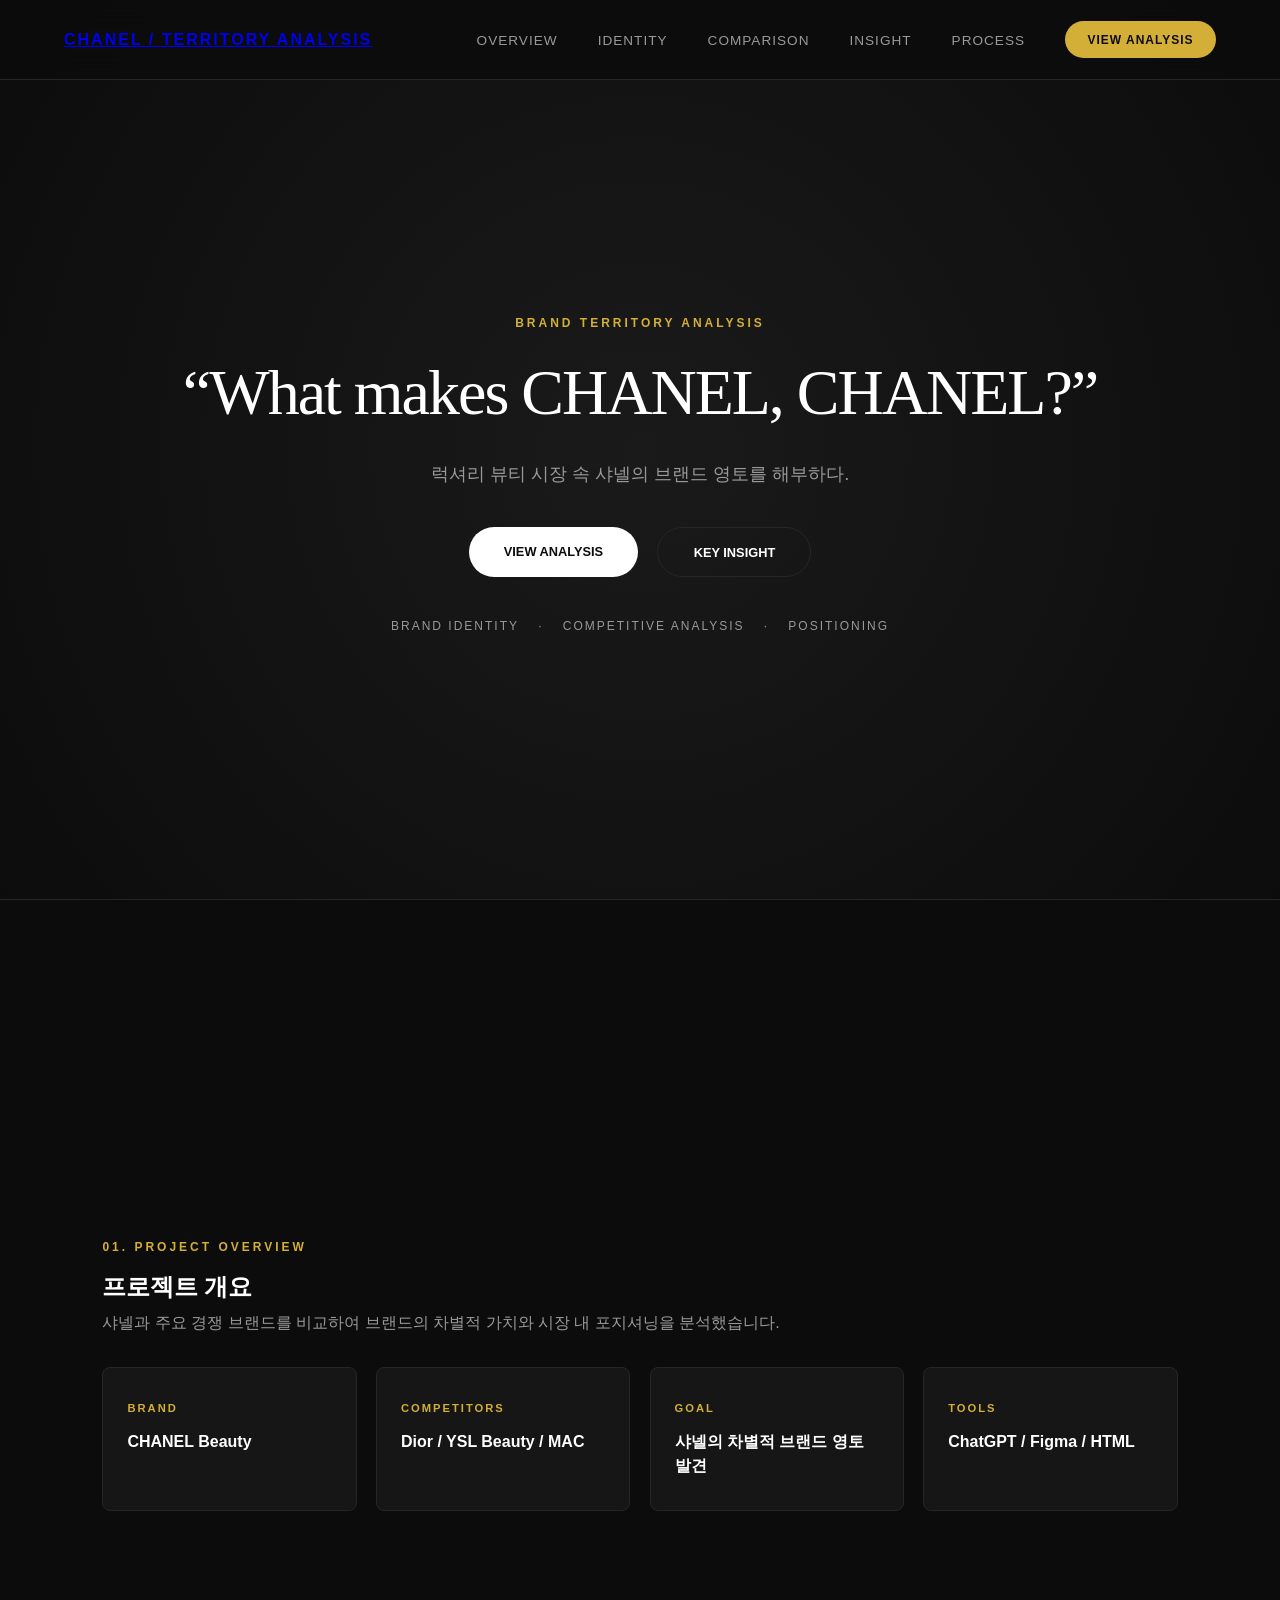
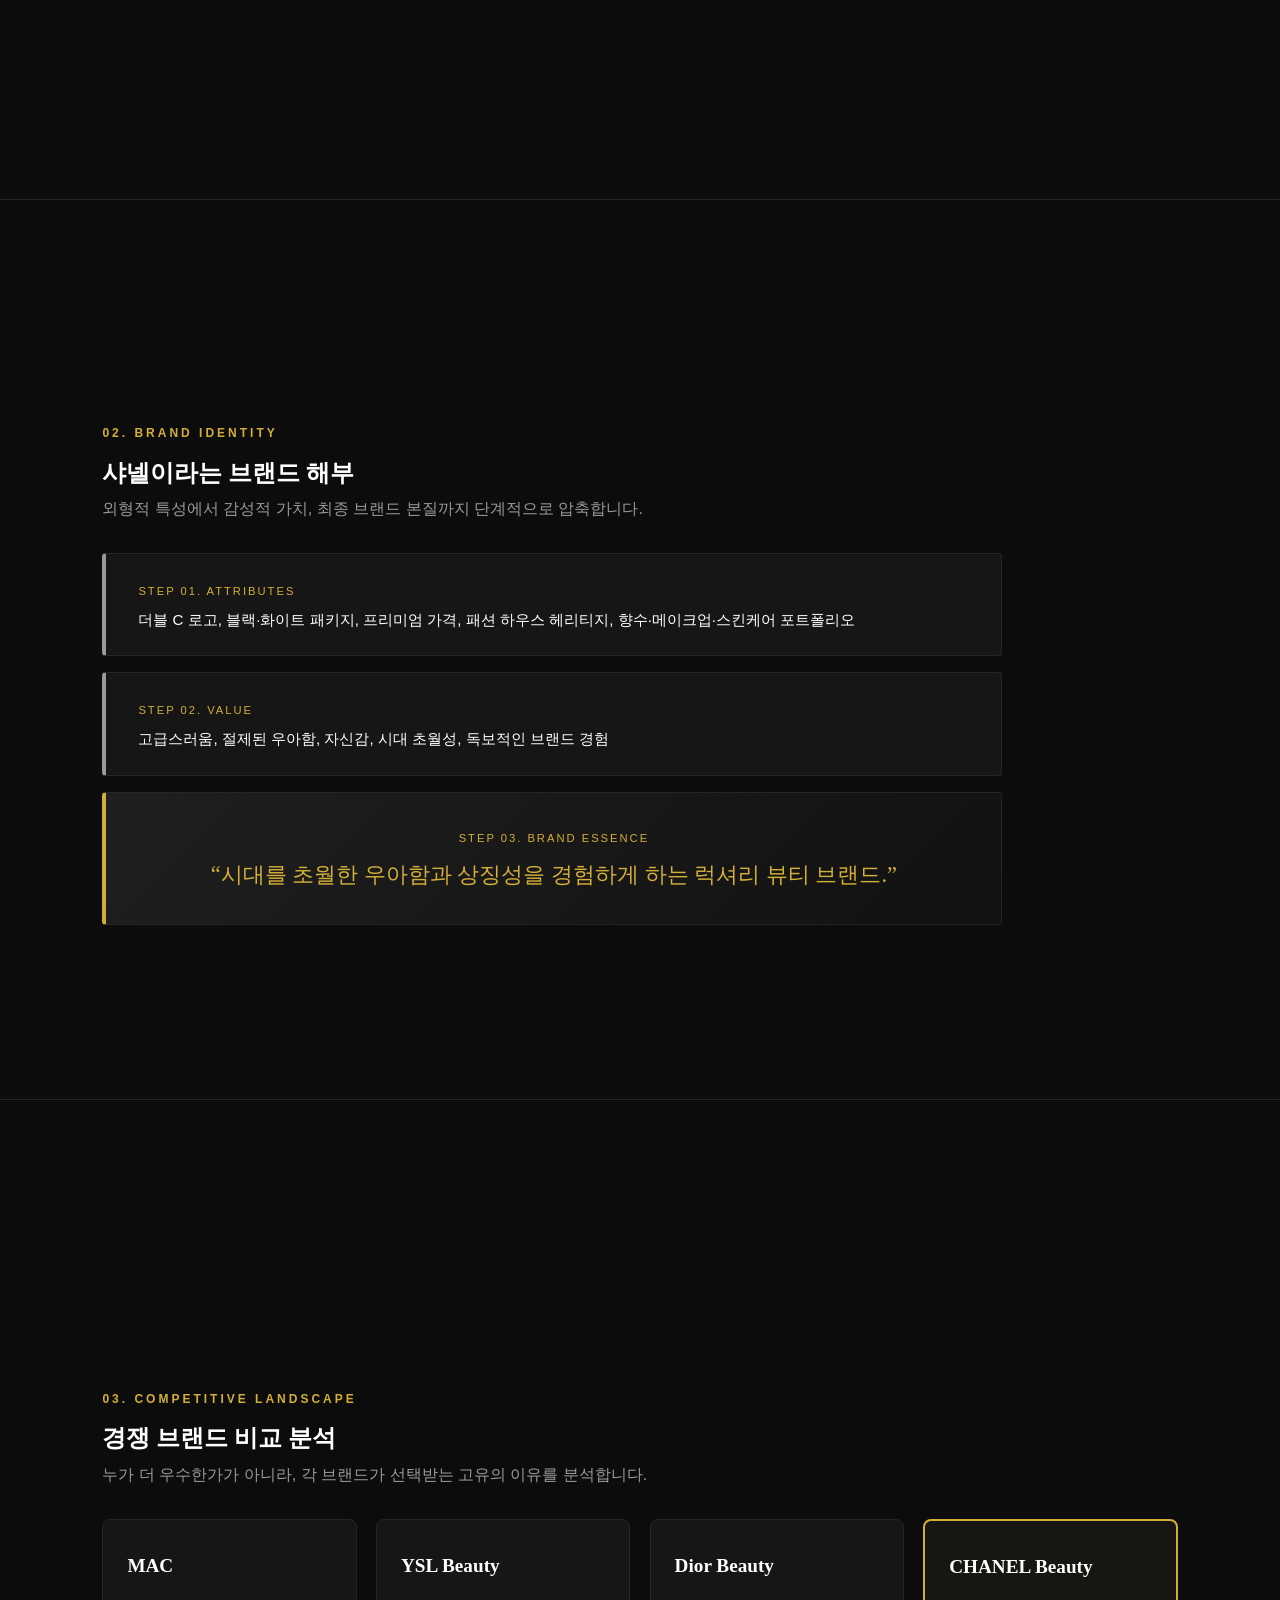
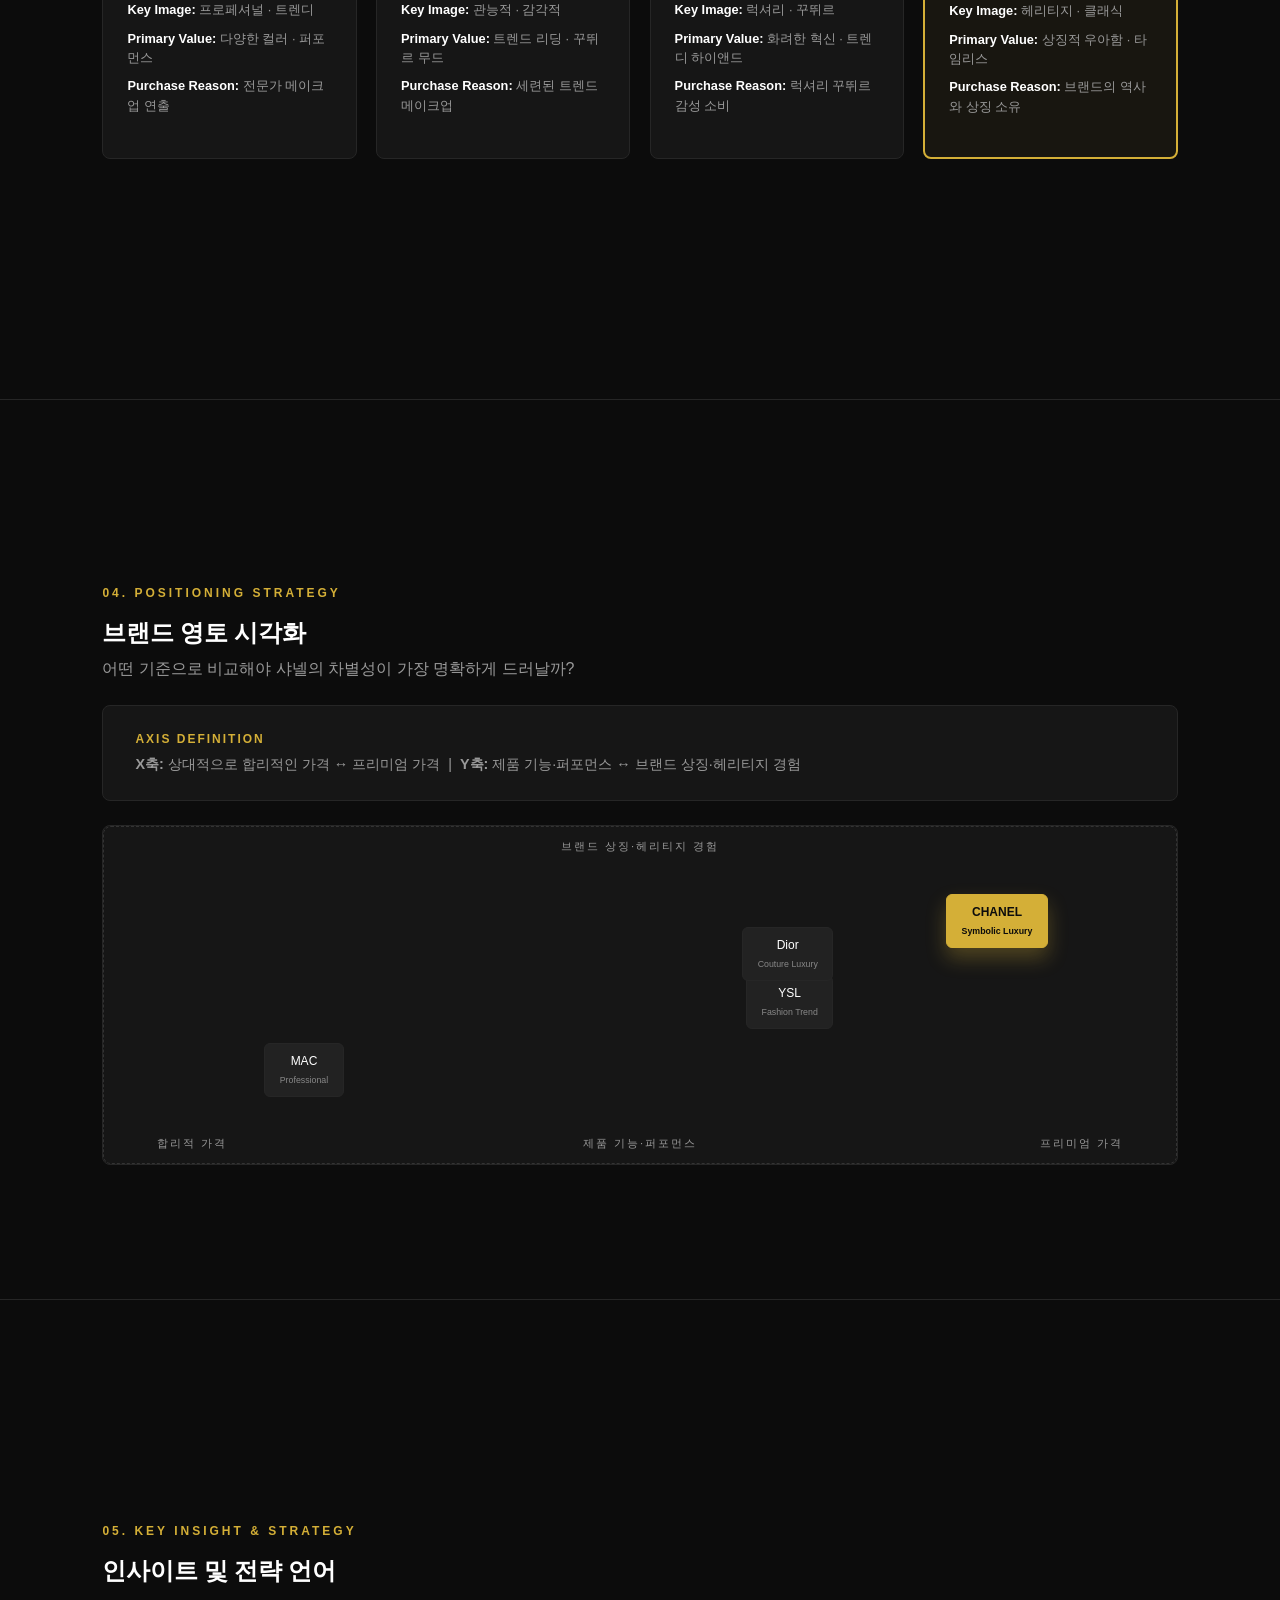
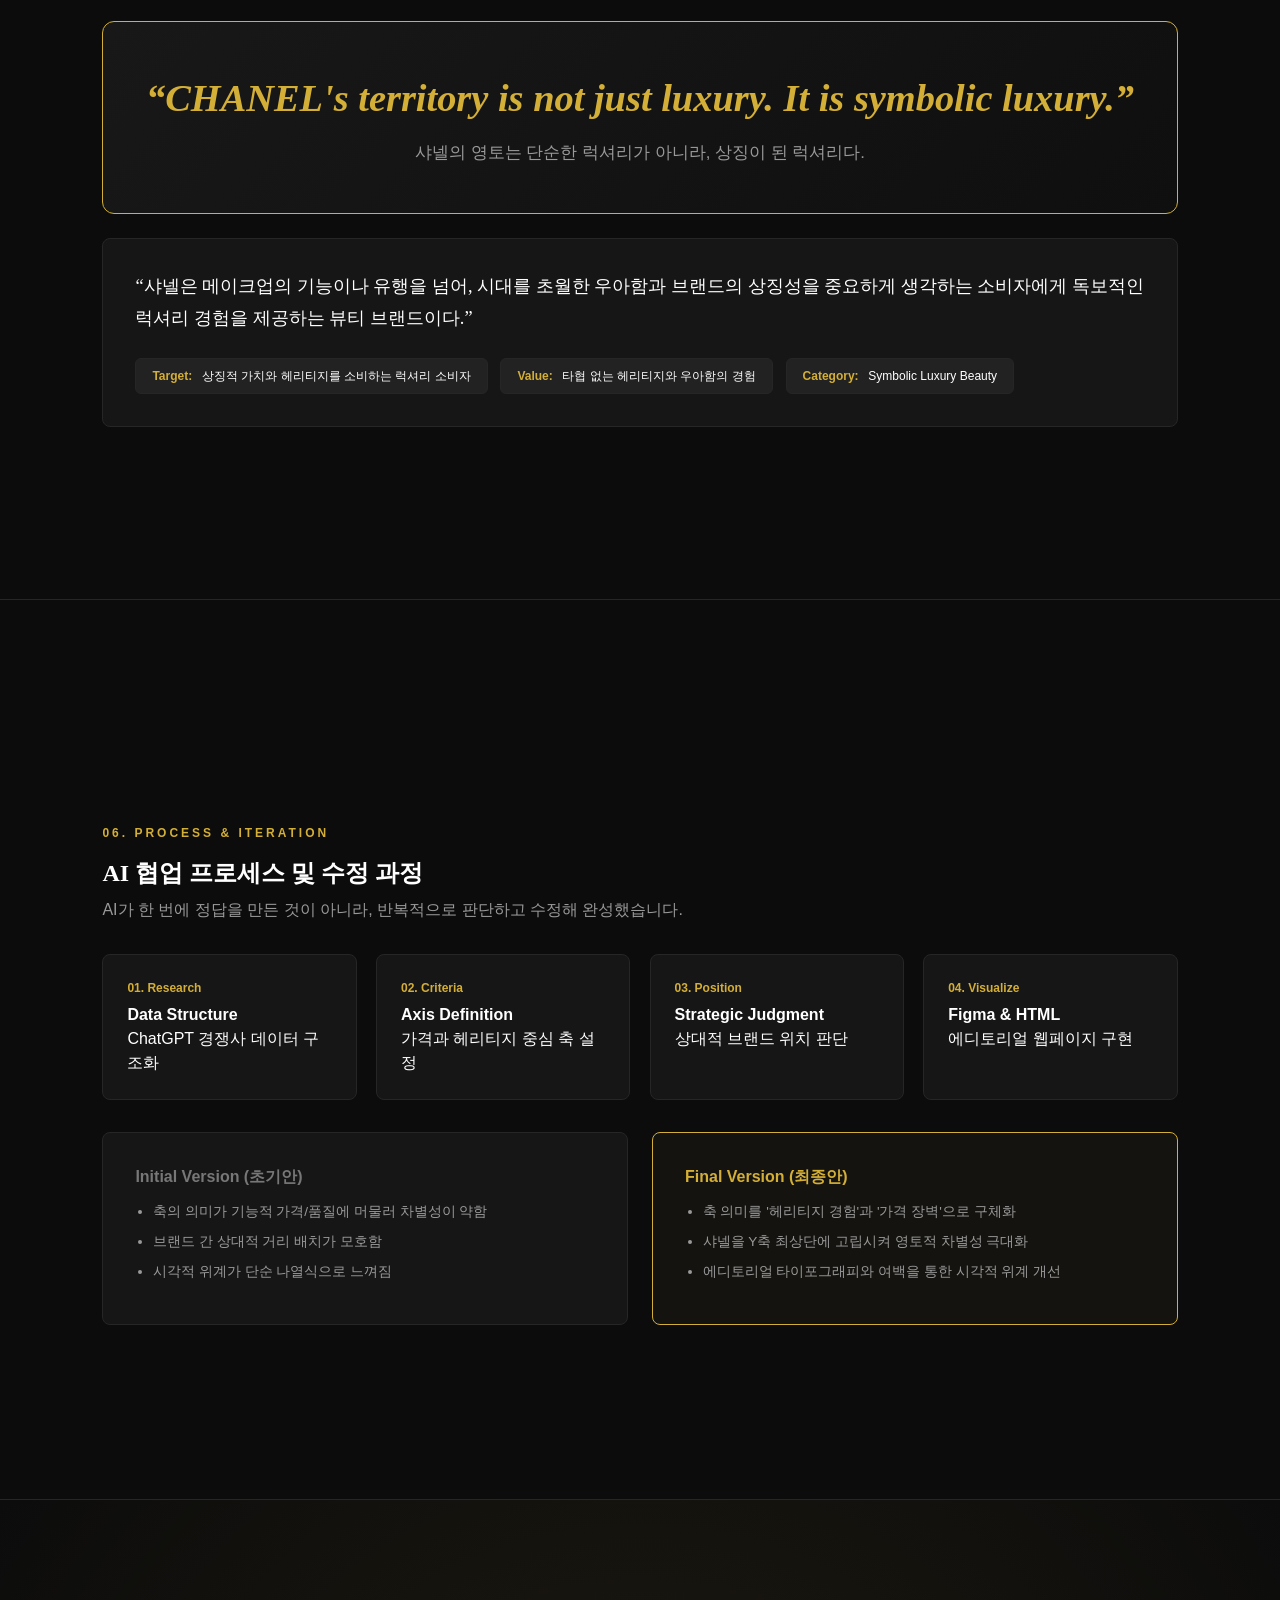
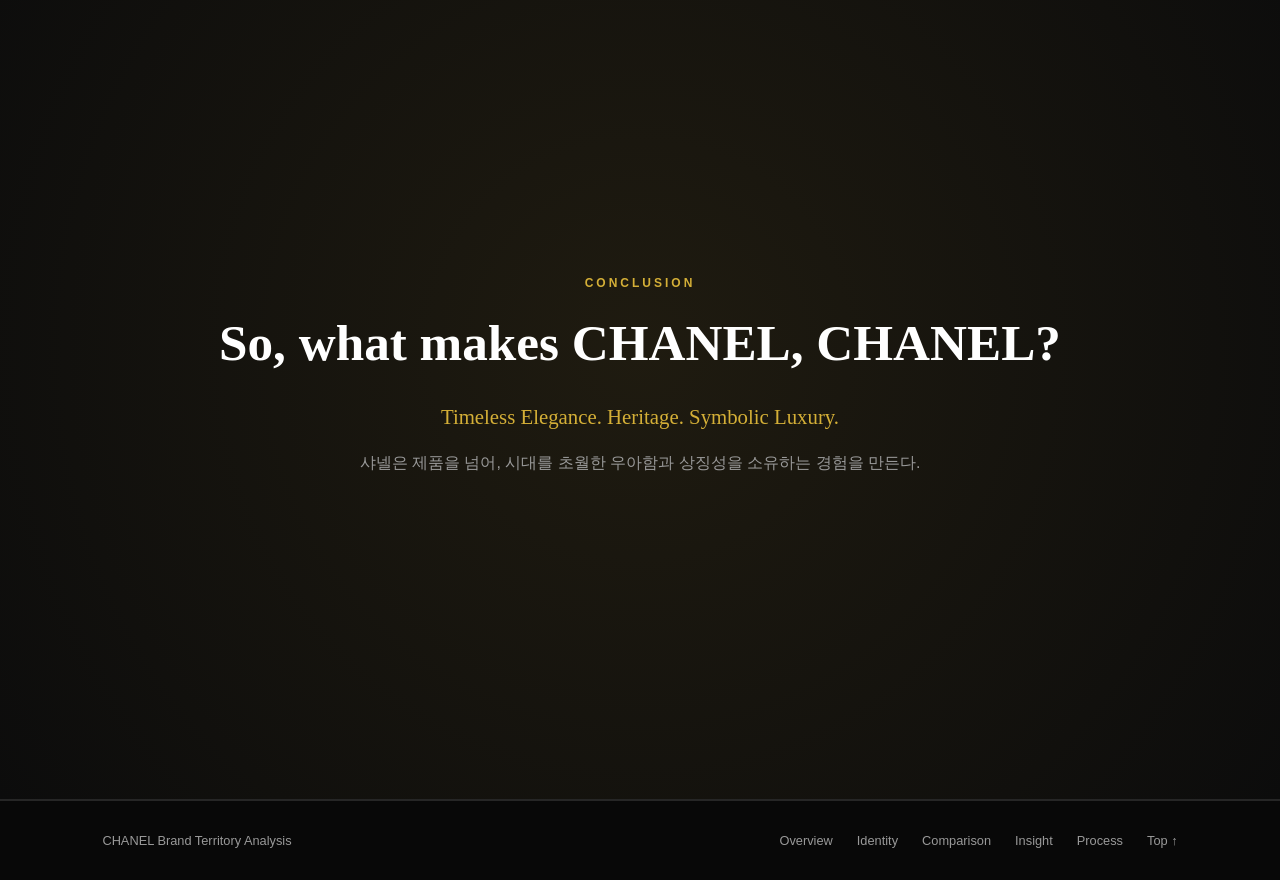
==== commit 40e463fd: "Update index.html" ====
--- a/index.html
+++ b/index.html
@@ -13,7 +13,8 @@
 
     <!-- Header & Dropdown Navigation -->
     <header>
-        <div class="logo">CHANEL / Territory Analysis</div>
+        <a href="#hero" class="logo">CHANEL / Territory Analysis</a>
+    <nav>
         <nav>
             <div class="nav-item">
                 <a href="#overview" class="active">Overview</a>
--- a/style.css
+++ b/style.css
@@ -1,52 +1,594 @@
 :root {
     --bg-color: #0c0c0c;
+    --card-bg: #161616;
     --text-primary: #FFFFFF;
+    --text-secondary: #999999;
     --accent-color: #D4AF37;
-}
-
-* { margin: 0; padding: 0; box-sizing: border-box; }
-
-html, body {
+    --border-color: #262626;
+    --hover-bg: #222222;
+}
+
+* {
+    margin: 0;
+    padding: 0;
+    box-sizing: border-box;
+}
+
+html {
+    scroll-behavior: smooth;
+}
+
+body {
+    font-family: 'Pretendard', sans-serif;
+    background-color: var(--bg-color);
+    color: var(--text-primary);
+    line-height: 1.5;
+    overflow-x: hidden;
+}
+
+h1, h2, h3, .serif {
+    font-family: 'Playfair Display', serif;
+}
+
+/* Header & Dropdown */
+header {
+    position: fixed;
+    top: 0;
+    left: 0;
+    width: 100%;
+    height: 80px;
+    background: rgba(12, 12, 12, 0.85);
+    backdrop-filter: blur(15px);
+    display: flex;
+    justify-content: space-between;
+    align-items: center;
+    padding: 0 5%;
+    border-bottom: 1px solid var(--border-color);
+    z-index: 1000;
+}
+
+.logo {
+    font-weight: 700;
+    font-size: 1rem;
+    letter-spacing: 2px;
+    text-transform: uppercase;
+}
+
+nav {
+    display: flex;
+    gap: 2.5rem;
+    align-items: center;
+}
+
+.nav-item {
+    position: relative;
+}
+
+nav a {
+    text-decoration: none;
+    color: var(--text-secondary);
+    font-size: 0.85rem;
+    font-weight: 500;
+    transition: color 0.3s;
+    letter-spacing: 1px;
+    text-transform: uppercase;
+}
+
+nav a.active, nav a:hover {
+    color: var(--accent-color);
+}
+
+.dropdown-menu {
+    position: absolute;
+    top: 100%;
+    left: -20px;
+    background: rgba(22, 22, 22, 0.95);
+    backdrop-filter: blur(10px);
+    border: 1px solid var(--border-color);
+    width: 180px;
+    padding: 10px 0;
+    display: flex;
+    flex-direction: column;
+    opacity: 0;
+    visibility: hidden;
+    transform: translateY(10px);
+    transition: all 0.3s ease;
+    box-shadow: 0 10px 30px rgba(0,0,0,0.5);
+}
+
+.nav-item:hover .dropdown-menu {
+    opacity: 1;
+    visibility: visible;
+    transform: translateY(0);
+}
+
+.dropdown-menu a {
+    padding: 10px 20px;
+    font-size: 0.75rem;
+    color: var(--text-secondary);
+}
+
+.dropdown-menu a:hover {
+    background: var(--hover-bg);
+    color: var(--text-primary);
+}
+
+.header-cta {
+    padding: 0.6rem 1.4rem;
+    background: var(--accent-color);
+    color: #0c0c0c;
+    border-radius: 30px;
+    font-size: 0.75rem;
+    font-weight: 700;
+    text-transform: uppercase;
+    text-decoration: none;
+    letter-spacing: 1px;
+}
+
+/* Sections & Container */
+section {
+    min-height: 100vh;
+    padding: 110px 8% 60px 8%;
+    display: flex;
+    flex-direction: column;
+    justify-content: center;
+    border-bottom: 1px solid var(--border-color);
+    position: relative;
+}
+
+.container {
+    width: 100%;
+    max-width: 1200px;
+    margin: 0 auto;
+}
+
+.section-tag {
+    font-size: 0.75rem;
+    text-transform: uppercase;
+    letter-spacing: 3px;
+    color: var(--accent-color);
+    margin-bottom: 0.8rem;
+    display: block;
+    font-weight: 600;
+}
+
+.section-desc {
+    color: var(--text-secondary);
+    margin-top: 0.4rem;
+    font-size: 1rem;
+}
+
+/* Hero */
+#hero {
+    text-align: center;
+    align-items: center;
+    background: radial-gradient(circle at center, #1a1a1a 0%, #0c0c0c 100%);
+}
+
+#hero h1 {
+    font-size: clamp(2.5rem, 5vw, 5rem);
+    font-weight: 400;
+    margin-bottom: 1.2rem;
+    letter-spacing: -2px;
+}
+
+#hero p {
+    font-size: 1.15rem;
+    color: var(--text-secondary);
+    margin-bottom: 2.5rem;
+}
+
+.hero-ctas {
+    display: flex;
+    gap: 1.2rem;
+    justify-content: center;
+}
+
+.btn-primary {
+    background: var(--text-primary);
+    color: #0c0c0c;
+    padding: 0.9rem 2.2rem;
+    border-radius: 40px;
+    font-size: 0.8rem;
+    font-weight: 700;
+    text-transform: uppercase;
+    text-decoration: none;
+}
+
+.btn-outline {
+    background: transparent;
+    color: var(--text-primary);
+    border: 1px solid var(--border-color);
+    padding: 0.9rem 2.2rem;
+    border-radius: 40px;
+    font-size: 0.8rem;
+    font-weight: 600;
+    text-transform: uppercase;
+    text-decoration: none;
+}
+
+.meta-badges {
+    display: flex;
+    gap: 1.2rem;
+    justify-content: center;
+    font-size: 0.75rem;
+    color: var(--text-secondary);
+    text-transform: uppercase;
+    letter-spacing: 2px;
+    margin-top: 2.5rem;
+}
+
+/* Overview */
+.overview-grid {
+    display: grid;
+    grid-template-columns: repeat(4, 1fr);
+    gap: 1.2rem;
+    margin-top: 2rem;
+}
+
+.overview-card {
+    background: var(--card-bg);
+    padding: 2rem 1.5rem;
+    border: 1px solid var(--border-color);
+    border-radius: 8px;
+}
+
+.overview-card h4 {
+    font-size: 0.7rem;
+    text-transform: uppercase;
+    color: var(--accent-color);
+    margin-bottom: 0.8rem;
+    letter-spacing: 2px;
+}
+
+.overview-card p {
+    font-size: 1rem;
+    font-weight: 600;
+}
+
+/* Identity */
+.identity-flow {
+    display: flex;
+    flex-direction: column;
+    gap: 1rem;
+    margin-top: 2rem;
+    max-width: 900px;
+}
+
+.identity-step {
+    background: var(--card-bg);
+    padding: 1.5rem 2rem;
+    border: 1px solid var(--border-color);
+    border-left: 4px solid var(--text-secondary);
+    border-radius: 4px;
+}
+
+.step-label {
+    font-size: 0.7rem;
+    color: var(--accent-color);
+    text-transform: uppercase;
+    letter-spacing: 2px;
+}
+
+.step-content {
+    margin-top: 0.4rem;
+    font-size: 0.95rem;
+    font-weight: 500;
+}
+
+.identity-step.essence {
+    border-left-color: var(--accent-color);
+    background: linear-gradient(135deg, #1f1f1f 0%, #111111 100%);
+    text-align: center;
+    padding: 2rem;
+}
+
+.essence-text {
+    margin-top: 0.6rem;
+    font-size: 1.4rem;
+    font-family: 'Playfair Display', serif;
+    color: var(--accent-color);
+}
+
+/* Comparison */
+.landscape-grid {
+    display: grid;
+    grid-template-columns: repeat(4, 1fr);
+    gap: 1.2rem;
+    margin-top: 2rem;
+}
+
+.brand-card {
+    background: var(--card-bg);
+    padding: 2rem 1.5rem;
+    border: 1px solid var(--border-color);
+    border-radius: 8px;
+}
+
+.brand-card.highlight {
+    border: 2px solid var(--accent-color);
+    background: #181610;
+}
+
+.brand-card h3 {
+    font-size: 1.2rem;
+    margin-bottom: 1.2rem;
+}
+
+.brand-card ul {
+    list-style: none;
+    font-size: 0.8rem;
+    color: var(--text-secondary);
+}
+
+.brand-card ul li {
+    margin-bottom: 0.6rem;
+}
+
+.brand-card ul li strong {
+    color: var(--text-primary);
+}
+
+/* Positioning Map */
+.criteria-box {
+    background: var(--card-bg);
+    padding: 1.5rem 2rem;
+    border: 1px solid var(--border-color);
+    border-radius: 8px;
+    margin-top: 1.5rem;
+}
+
+.criteria-title {
+    font-size: 0.75rem;
+    text-transform: uppercase;
+    margin-bottom: 0.4rem;
+    letter-spacing: 2px;
+    color: var(--accent-color);
+}
+
+.criteria-text {
+    font-size: 0.9rem;
+    color: var(--text-secondary);
+}
+
+.map-container {
+    width: 100%;
+    height: 340px;
+    background: var(--card-bg);
+    border: 1px solid var(--border-color);
+    border-radius: 8px;
+    position: relative;
+    margin-top: 1.5rem;
+    overflow: hidden;
+}
+
+.axis-label {
+    position: absolute;
+    font-size: 0.7rem;
+    text-transform: uppercase;
+    letter-spacing: 2px;
+    color: var(--text-secondary);
+}
+
+.axis-x-left { bottom: 12px; left: 5%; }
+.axis-x-right { bottom: 12px; right: 5%; }
+.axis-y-top { top: 12px; left: 50%; transform: translateX(-50%); }
+.axis-y-bottom { bottom: 12px; left: 50%; transform: translateX(-50%); }
+
+.map-grid-lines {
+    position: absolute;
     width: 100%;
     height: 100%;
-    background-color: var(--bg-color);
-    color: var(--text-primary);
-    font-family: 'Pretendard', sans-serif;
-    overflow-y: auto; /* 내용이 많을 경우를 위해 스크롤 허용 */
-}
-
-/* 모든 섹션을 뷰포트 높이에 맞춤 */
-section {
-    width: 100%;
-    min-height: 100vh;
-    display: flex;
-    flex-direction: column;
-    justify-content: center;
+    border: 1px dashed #333333;
+    border-radius: 8px;
+}
+
+.map-point {
+    position: absolute;
+    padding: 0.5rem 0.9rem;
+    background: #222222;
+    border: 1px solid var(--border-color);
+    border-radius: 6px;
+    text-align: center;
+    font-size: 0.75rem;
+}
+
+.map-sub { font-size: 0.55rem; color: #888; }
+.map-sub-chanel { font-size: 0.55rem; color: #0c0c0c; font-weight: 700; }
+
+.map-point.chanel {
+    background: var(--accent-color);
+    color: #0c0c0c;
+    font-weight: 700;
+    border-color: var(--accent-color);
+    box-shadow: 0 10px 20px rgba(212, 175, 55, 0.3);
+    z-index: 10;
+}
+
+.point-mac { bottom: 20%; left: 15%; }
+.point-ysl { bottom: 40%; right: 32%; }
+.point-dior { top: 30%; right: 32%; }
+.point-chanel { top: 20%; right: 12%; }
+
+/* Insight */
+.insight-banner {
+    text-align: center;
+    padding: 3rem 1.5rem;
+    background: linear-gradient(135deg, #181818, #0f0f0f);
+    border: 1px solid var(--accent-color);
+    margin-top: 2rem;
+    border-radius: 12px;
+}
+
+.insight-banner h2 {
+    font-size: clamp(1.8rem, 3vw, 2.6rem);
+    margin-bottom: 0.8rem;
+    font-style: italic;
+    color: var(--accent-color);
+}
+
+.insight-banner p {
+    font-size: 1.05rem;
+    color: var(--text-secondary);
+}
+
+.strategy-box {
+    background: var(--card-bg);
+    border: 1px solid var(--border-color);
+    border-radius: 8px;
+    padding: 2rem;
+    margin-top: 1.5rem;
+}
+
+.strategy-statement {
+    font-size: 1.15rem;
+    margin-bottom: 1.5rem;
+    line-height: 1.7;
+    font-family: 'Playfair Display', serif;
+}
+
+.strategy-tags {
+    display: flex;
+    gap: 0.8rem;
+    flex-wrap: wrap;
+}
+
+.strategy-tag {
+    background: #222222;
+    padding: 0.5rem 1rem;
+    font-size: 0.75rem;
+    border-radius: 6px;
+    border: 1px solid var(--border-color);
+}
+
+.strategy-tag strong {
+    color: var(--accent-color);
+    margin-right: 0.4rem;
+}
+
+/* Process */
+.process-steps {
+    display: grid;
+    grid-template-columns: repeat(4, 1fr);
+    gap: 1.2rem;
+    margin-top: 2rem;
+}
+
+.process-card {
+    background: var(--card-bg);
+    padding: 1.5rem;
+    border: 1px solid var(--border-color);
+    border-radius: 8px;
+}
+
+.process-card span {
+    font-size: 0.75rem;
+    color: var(--accent-color);
+    display: block;
+    margin-bottom: 0.4rem;
+    font-weight: 700;
+}
+
+.iteration-container {
+    display: grid;
+    grid-template-columns: 1fr 1fr;
+    gap: 1.5rem;
+    margin-top: 2rem;
+}
+
+.iteration-box {
+    background: var(--card-bg);
+    padding: 2rem;
+    border: 1px solid var(--border-color);
+    border-radius: 8px;
+}
+
+.iteration-box.after {
+    border-color: var(--accent-color);
+    background: #141310;
+}
+
+.iteration-title-initial { margin-bottom: 0.8rem; font-size: 1rem; color: #777; }
+.iteration-title-final { margin-bottom: 0.8rem; font-size: 1rem; color: var(--accent-color); }
+
+.iteration-box ul {
+    padding-left: 1.1rem;
+    color: var(--text-secondary);
+    font-size: 0.85rem;
+}
+
+.iteration-box ul li {
+    margin-bottom: 0.6rem;
+}
+
+/* Conclusion & Footer */
+.conclusion-section {
+    text-align: center;
     align-items: center;
-    padding: 80px 10%;
-    border-bottom: 1px solid #262626;
-}
-
-/* 콘텐츠의 가로 세로 비율을 모든 모니터에서 동일하게 유지 */
-.container {
-    width: 100%;
-    max-width: 1200px; /* 고정 가이드라인 */
-    display: flex;
-    flex-direction: column;
-    justify-content: center;
-}
-
-/* 폰트 크기를 화면 높이에 반응하게 설정 (어느 모니터든 동일한 비례 유지) */
-h1 { font-size: clamp(3rem, 5vw, 6rem); line-height: 1; }
-h2 { font-size: clamp(2rem, 3vw, 4rem); margin-bottom: 2rem; color: var(--accent-color); }
-p { font-size: clamp(0.9rem, 1.2vw, 1.2rem); color: #999; }
-
-/* 맵 박스 등 요소들의 고정 비율 유지 */
-.map-container {
-    width: 100%;
-    aspect-ratio: 16 / 9; /* 비율을 고정하여 모양이 무너지지 않음 */
-    background: #161616;
-    border: 1px solid #262626;
-    position: relative;
-    border-radius: 8px;
-}
+    background: radial-gradient(circle at center, #1f1b10 0%, #0c0c0c 100%);
+}
+
+.conclusion-section h2 {
+    font-size: clamp(2.2rem, 4vw, 3.5rem);
+    margin-bottom: 1.2rem;
+}
+
+.conclusion-main {
+    font-size: 1.3rem;
+    font-family: 'Playfair Display', serif;
+    color: var(--accent-color);
+}
+
+.conclusion-sub {
+    font-size: 1rem;
+    color: var(--text-secondary);
+    margin-top: 1.2rem;
+    max-width: 600px;
+    margin-left: auto;
+    margin-right: auto;
+}
+
+footer {
+    padding: 30px 8%;
+    background: #080808;
+    color: var(--text-secondary);
+    display: flex;
+    justify-content: space-between;
+    align-items: center;
+    font-size: 0.8rem;
+    border-top: 1px solid var(--border-color);
+}
+
+footer .footer-nav {
+    display: flex;
+    gap: 1.5rem;
+}
+
+footer .footer-nav a {
+    color: var(--text-secondary);
+    text-decoration: none;
+}
+
+footer .footer-nav a:hover {
+    color: var(--accent-color);
+}
+
+/* Responsive */
+@media (max-width: 1024px) {
+    .overview-grid, .landscape-grid, .process-steps { 
+        grid-template-columns: repeat(2, 1fr); 
+    }
+}
+
+@media (max-width: 768px) {
+    nav { display: none; }
+    .overview-grid, .landscape-grid, .process-steps, .iteration-container { 
+        grid-template-columns: 1fr; 
+    }
+    section { 
+        min-height: auto; 
+        padding: 90px 6% 60px 6%; 
+    }
+    .hero-ctas { flex-direction: column; width: 100%; }
+    footer { flex-direction: column; gap: 1rem; text-align: center; }
+}
